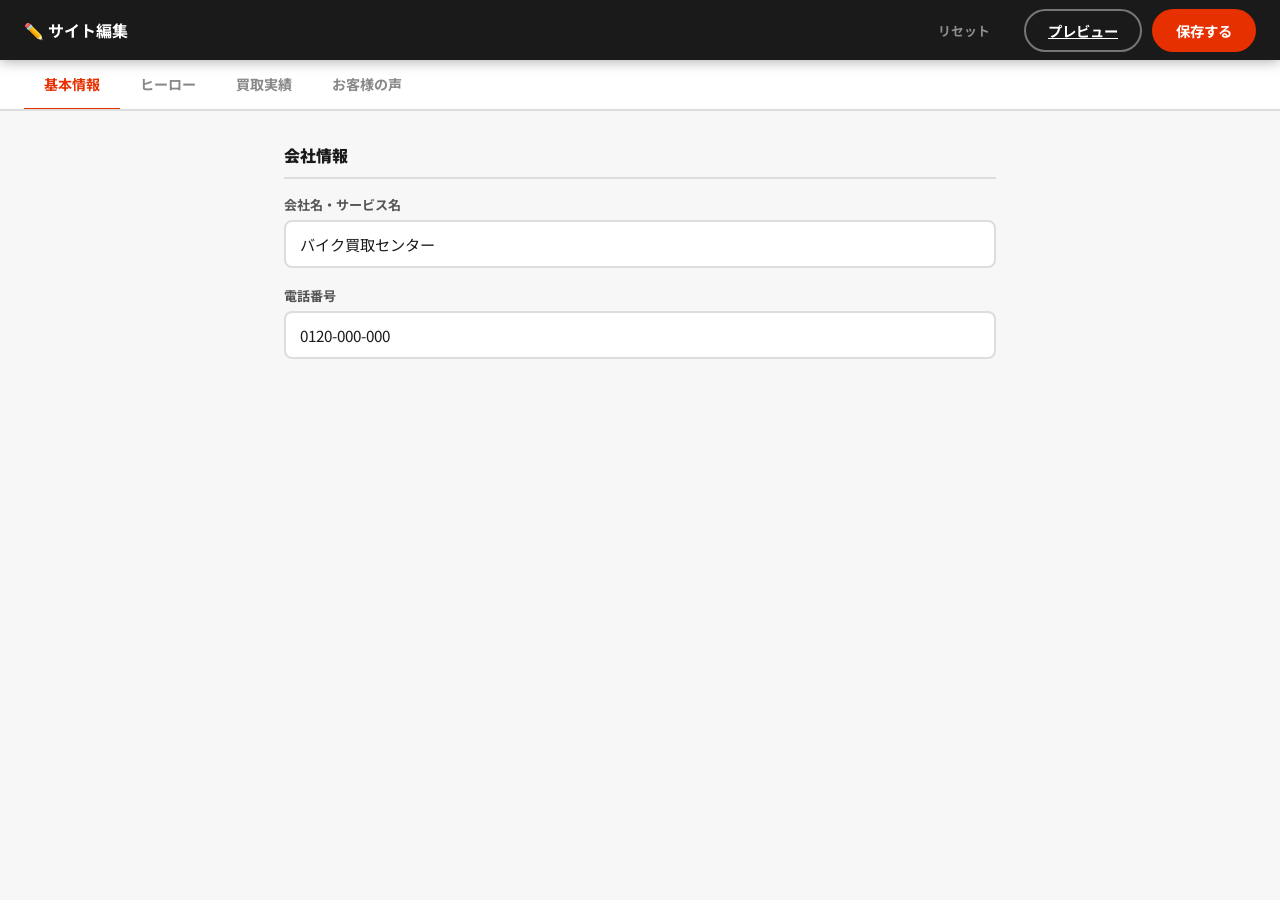
==== admin.html @ e1e860a3 "ノーコード編集機能を追加 管理画面(admin.html)から会社名・電話番号・キャッチコピー・買取実績・レビューを フォーム入力で編集・保存できるようにした。設定はlocalStorageに保存され" ====
<!DOCTYPE html>
<html lang="ja">
<head>
  <meta charset="UTF-8">
  <meta name="viewport" content="width=device-width, initial-scale=1.0">
  <title>サイト編集</title>
  <link rel="preconnect" href="https://fonts.googleapis.com">
  <link href="https://fonts.googleapis.com/css2?family=Noto+Sans+JP:wght@400;500;700;900&display=swap" rel="stylesheet">
  <style>
    *, *::before, *::after { box-sizing: border-box; margin: 0; padding: 0; }
    :root {
      --primary: #e63000;
      --dark: #1a1a1a;
      --gray: #f0f0f0;
      --border: #ddd;
      --font: 'Noto Sans JP', sans-serif;
    }
    body { font-family: var(--font); background: #f7f7f7; color: var(--dark); }

    .top-bar {
      background: var(--dark);
      color: #fff;
      padding: 0 24px;
      height: 60px;
      display: flex;
      align-items: center;
      justify-content: space-between;
      position: sticky;
      top: 0;
      z-index: 100;
      box-shadow: 0 2px 12px rgba(0,0,0,0.3);
    }
    .top-bar__title { font-size: 1rem; font-weight: 700; display: flex; align-items: center; gap: 8px; }
    .top-bar__actions { display: flex; gap: 10px; }

    .btn {
      padding: 9px 22px;
      border-radius: 50px;
      font-family: var(--font);
      font-size: 0.9rem;
      font-weight: 700;
      cursor: pointer;
      border: 2px solid transparent;
      transition: all 0.2s;
    }
    .btn--save { background: var(--primary); color: #fff; border-color: var(--primary); }
    .btn--save:hover { background: #b82400; }
    .btn--preview { background: transparent; color: #fff; border-color: rgba(255,255,255,0.4); }
    .btn--preview:hover { background: rgba(255,255,255,0.1); }
    .btn--reset { background: transparent; color: rgba(255,255,255,0.5); border-color: transparent; font-size: 0.8rem; }
    .btn--reset:hover { color: #fff; }

    .tabs {
      display: flex;
      gap: 0;
      background: #fff;
      border-bottom: 2px solid var(--border);
      padding: 0 24px;
      overflow-x: auto;
    }
    .tab {
      padding: 14px 20px;
      font-size: 0.88rem;
      font-weight: 700;
      color: #888;
      cursor: pointer;
      border-bottom: 3px solid transparent;
      margin-bottom: -2px;
      white-space: nowrap;
      transition: all 0.2s;
    }
    .tab.active { color: var(--primary); border-bottom-color: var(--primary); }
    .tab:hover { color: var(--dark); }

    .content { max-width: 760px; margin: 0 auto; padding: 32px 24px 80px; }

    .panel { display: none; }
    .panel.active { display: block; }

    .section-title {
      font-size: 1rem;
      font-weight: 900;
      color: var(--dark);
      margin: 32px 0 16px;
      padding-bottom: 10px;
      border-bottom: 2px solid var(--border);
    }
    .section-title:first-child { margin-top: 0; }

    .field {
      margin-bottom: 18px;
    }
    .field label {
      display: block;
      font-size: 0.82rem;
      font-weight: 700;
      color: #555;
      margin-bottom: 6px;
    }
    .field input, .field textarea {
      width: 100%;
      padding: 11px 14px;
      border: 2px solid var(--border);
      border-radius: 8px;
      font-family: var(--font);
      font-size: 0.95rem;
      color: var(--dark);
      transition: border-color 0.2s;
      background: #fff;
    }
    .field input:focus, .field textarea:focus {
      outline: none;
      border-color: var(--primary);
    }
    .field textarea { resize: vertical; min-height: 72px; }

    .field-row {
      display: grid;
      grid-template-columns: 1fr 1fr;
      gap: 14px;
    }

    .card-block {
      background: #fff;
      border: 1px solid var(--border);
      border-radius: 10px;
      padding: 20px;
      margin-bottom: 16px;
    }
    .card-block__label {
      font-size: 0.78rem;
      font-weight: 700;
      color: var(--primary);
      text-transform: uppercase;
      letter-spacing: 0.08em;
      margin-bottom: 14px;
    }

    .toast {
      position: fixed;
      bottom: 24px;
      left: 50%;
      transform: translateX(-50%) translateY(20px);
      background: #1a1a1a;
      color: #fff;
      padding: 12px 28px;
      border-radius: 50px;
      font-size: 0.9rem;
      font-weight: 700;
      opacity: 0;
      transition: all 0.3s;
      pointer-events: none;
      z-index: 200;
    }
    .toast.show { opacity: 1; transform: translateX(-50%) translateY(0); }

    @media (max-width: 520px) {
      .field-row { grid-template-columns: 1fr; }
      .top-bar__actions .btn--reset { display: none; }
    }
  </style>
</head>
<body>

<div class="top-bar">
  <div class="top-bar__title">✏️ サイト編集</div>
  <div class="top-bar__actions">
    <button class="btn btn--reset" id="resetBtn">リセット</button>
    <a href="index.html" target="_blank" class="btn btn--preview">プレビュー</a>
    <button class="btn btn--save" id="saveBtn">保存する</button>
  </div>
</div>

<div class="tabs">
  <div class="tab active" data-tab="basic">基本情報</div>
  <div class="tab" data-tab="hero">ヒーロー</div>
  <div class="tab" data-tab="price">買取実績</div>
  <div class="tab" data-tab="review">お客様の声</div>
</div>

<div class="content">

  <!-- 基本情報 -->
  <div class="panel active" id="panel-basic">
    <p class="section-title">会社情報</p>
    <div class="field">
      <label>会社名・サービス名</label>
      <input type="text" data-key="companyName" placeholder="バイク買取センター">
    </div>
    <div class="field">
      <label>電話番号</label>
      <input type="tel" data-key="phone" placeholder="0120-000-000">
    </div>
  </div>

  <!-- ヒーロー -->
  <div class="panel" id="panel-hero">
    <p class="section-title">バッジ・キャッチコピー</p>
    <div class="field">
      <label>バッジテキスト（上部の小さな帯）</label>
      <input type="text" data-key="heroBadge" placeholder="全国対応 ／ 出張査定無料">
    </div>
    <div class="field">
      <label>タイトル 1行目</label>
      <input type="text" data-key="heroLine1" placeholder="あなたのバイクを">
    </div>
    <div class="field-row">
      <div class="field">
        <label>強調ワード（オレンジ色）</label>
        <input type="text" data-key="heroHighlight" placeholder="最高値">
      </div>
      <div class="field">
        <label>タイトル 強調後のテキスト</label>
        <input type="text" data-key="heroLine2" placeholder="で買取します">
      </div>
    </div>
    <div class="field">
      <label>サブテキスト</label>
      <textarea data-key="heroSub" placeholder="国産・外車・不動車・事故車、どんなバイクでもOK！"></textarea>
    </div>

    <p class="section-title">実績数値（3つのスタッツ）</p>
    <div class="card-block">
      <div class="card-block__label">スタッツ 1</div>
      <div class="field-row">
        <div class="field"><label>数値</label><input type="text" data-key="stat1Value" placeholder="15,000台"></div>
        <div class="field"><label>ラベル</label><input type="text" data-key="stat1Label" placeholder="累計買取実績"></div>
      </div>
    </div>
    <div class="card-block">
      <div class="card-block__label">スタッツ 2</div>
      <div class="field-row">
        <div class="field"><label>数値</label><input type="text" data-key="stat2Value" placeholder="4.9 / 5.0"></div>
        <div class="field"><label>ラベル</label><input type="text" data-key="stat2Label" placeholder="顧客満足度"></div>
      </div>
    </div>
    <div class="card-block">
      <div class="card-block__label">スタッツ 3</div>
      <div class="field-row">
        <div class="field"><label>数値</label><input type="text" data-key="stat3Value" placeholder="最短30分"></div>
        <div class="field"><label>ラベル</label><input type="text" data-key="stat3Label" placeholder="で査定完了"></div>
      </div>
    </div>
  </div>

  <!-- 買取実績 -->
  <div class="panel" id="panel-price">
    <p class="section-title">買取実績カード（6件）</p>
    ${[1,2,3,4,5,6].map(i => `
    <div class="card-block">
      <div class="card-block__label">実績 ${i}</div>
      <div class="field-row">
        <div class="field"><label>メーカー</label><input type="text" data-key="price${i}Maker"></div>
        <div class="field"><label>車種名</label><input type="text" data-key="price${i}Name"></div>
      </div>
      <div class="field-row">
        <div class="field"><label>詳細（年式・走行距離など）</label><input type="text" data-key="price${i}Detail"></div>
        <div class="field"><label>買取金額（円）</label><input type="text" data-key="price${i}Amount"></div>
      </div>
    </div>`).join('')}
  </div>

  <!-- お客様の声 -->
  <div class="panel" id="panel-review">
    <p class="section-title">お客様の声（3件）</p>
    ${[1,2,3].map(i => `
    <div class="card-block">
      <div class="card-block__label">レビュー ${i}</div>
      <div class="field">
        <label>レビュー文</label>
        <textarea data-key="review${i}Text"></textarea>
      </div>
      <div class="field-row">
        <div class="field"><label>お客様名</label><input type="text" data-key="review${i}Name"></div>
        <div class="field"><label>バイク車種</label><input type="text" data-key="review${i}Bike"></div>
      </div>
    </div>`).join('')}
  </div>

</div>

<div class="toast" id="toast"></div>

<script>
const DEFAULTS = {
  companyName: 'バイク買取センター',
  phone: '0120-000-000',
  heroBadge: '全国対応 ／ 出張査定無料',
  heroLine1: 'あなたのバイクを',
  heroHighlight: '最高値',
  heroLine2: 'で買取します',
  heroSub: '国産・外車・不動車・事故車、どんなバイクでもOK！即日査定・即日現金払い可能。',
  stat1Value: '15,000台', stat1Label: '累計買取実績',
  stat2Value: '4.9 / 5.0', stat2Label: '顧客満足度',
  stat3Value: '最短30分', stat3Label: 'で査定完了',
  price1Maker: 'Honda',    price1Name: 'CB400SF',       price1Detail: '2020年式 / 走行8,000km',  price1Amount: '580,000',
  price2Maker: 'Yamaha',   price2Name: 'MT-09',          price2Detail: '2022年式 / 走行5,200km',  price2Amount: '920,000',
  price3Maker: 'Kawasaki', price3Name: 'Z900RS',         price3Detail: '2021年式 / 走行12,000km', price3Amount: '850,000',
  price4Maker: 'Suzuki',   price4Name: 'GSX-R1000',      price4Detail: '2019年式 / 走行18,000km', price4Amount: '750,000',
  price5Maker: 'BMW',      price5Name: 'R1250GS',        price5Detail: '2021年式 / 走行9,500km',  price5Amount: '1,450,000',
  price6Maker: 'Honda',    price6Name: 'スーパーカブ110', price6Detail: '2018年式 / 走行22,000km', price6Amount: '95,000',
  review1Text: '「他社より10万円以上高い査定額にびっくり！スタッフの方も感じよく、安心して任せられました。」',
  review1Name: 'T.K さん（40代・男性）', review1Bike: 'Honda CBR600RR',
  review2Text: '「不動車だったので売れないと思っていましたが、快く買い取ってもらえました。引き取りも無料で助かりました！」',
  review2Name: 'M.S さん（30代・女性）', review2Bike: 'Yamaha YZF-R3（不動車）',
  review3Text: '「当日に査定・現金受け取りまで完了。書類手続きも全部やってくれて、本当に楽でした。またお願いしたいです。」',
  review3Name: 'R.Y さん（50代・男性）', review3Bike: 'Kawasaki Ninja H2',
};

function loadConfig() {
  try { return { ...DEFAULTS, ...JSON.parse(localStorage.getItem('bikeConfig') || '{}') }; }
  catch { return { ...DEFAULTS }; }
}

function fillForm(config) {
  document.querySelectorAll('[data-key]').forEach(el => {
    const key = el.dataset.key;
    if (config[key] !== undefined) el.value = config[key];
    else if (DEFAULTS[key] !== undefined) el.placeholder = DEFAULTS[key];
  });
}

function readForm() {
  const data = {};
  document.querySelectorAll('[data-key]').forEach(el => {
    if (el.value.trim()) data[el.dataset.key] = el.value.trim();
  });
  return data;
}

function showToast(msg) {
  const t = document.getElementById('toast');
  t.textContent = msg;
  t.classList.add('show');
  setTimeout(() => t.classList.remove('show'), 2200);
}

// タブ切り替え
document.querySelectorAll('.tab').forEach(tab => {
  tab.addEventListener('click', () => {
    document.querySelectorAll('.tab').forEach(t => t.classList.remove('active'));
    document.querySelectorAll('.panel').forEach(p => p.classList.remove('active'));
    tab.classList.add('active');
    document.getElementById('panel-' + tab.dataset.tab).classList.add('active');
  });
});

// 保存
document.getElementById('saveBtn').addEventListener('click', () => {
  const data = readForm();
  localStorage.setItem('bikeConfig', JSON.stringify(data));
  showToast('✅ 保存しました！');
});

// リセット
document.getElementById('resetBtn').addEventListener('click', () => {
  if (!confirm('すべてデフォルトに戻しますか？')) return;
  localStorage.removeItem('bikeConfig');
  fillForm(DEFAULTS);
  showToast('🔄 リセットしました');
});

fillForm(loadConfig());
</script>
</body>
</html>
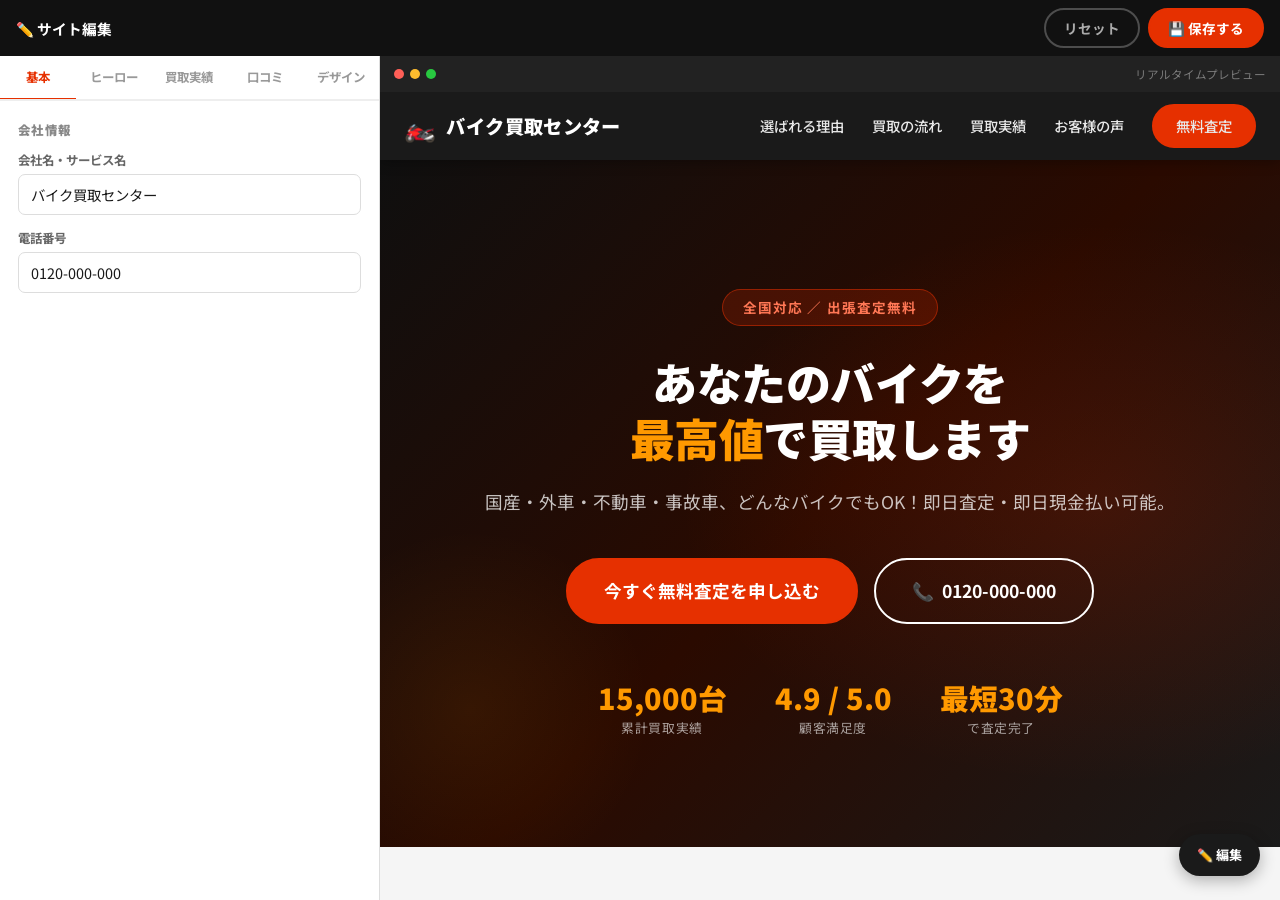
==== commit 19a8b60f: "リアルタイムプレビュー＋デザイン変更機能を追加 管理画面を左右分割レイアウトに刷新し、入力のたびにiframeに即時反映されるよう BroadcastChannelを実装。テーマカラー4種・カスタムカ" ====
--- a/admin.html
+++ b/admin.html
@@ -11,141 +11,226 @@
     :root {
       --primary: #e63000;
       --dark: #1a1a1a;
-      --gray: #f0f0f0;
-      --border: #ddd;
+      --sidebar-w: 380px;
+      --topbar-h: 56px;
       --font: 'Noto Sans JP', sans-serif;
     }
-    body { font-family: var(--font); background: #f7f7f7; color: var(--dark); }
-
-    .top-bar {
-      background: var(--dark);
-      color: #fff;
-      padding: 0 24px;
-      height: 60px;
+    body { font-family: var(--font); background: #f0f0f0; color: var(--dark); height: 100dvh; display: flex; flex-direction: column; overflow: hidden; }
+
+    /* ── Top bar ── */
+    .topbar {
+      height: var(--topbar-h);
+      background: #111;
       display: flex;
       align-items: center;
       justify-content: space-between;
-      position: sticky;
-      top: 0;
-      z-index: 100;
-      box-shadow: 0 2px 12px rgba(0,0,0,0.3);
-    }
-    .top-bar__title { font-size: 1rem; font-weight: 700; display: flex; align-items: center; gap: 8px; }
-    .top-bar__actions { display: flex; gap: 10px; }
+      padding: 0 16px;
+      flex-shrink: 0;
+      gap: 10px;
+    }
+    .topbar__left { display: flex; align-items: center; gap: 12px; }
+    .topbar__title { color: #fff; font-size: 0.92rem; font-weight: 700; white-space: nowrap; }
+    .topbar__right { display: flex; align-items: center; gap: 8px; }
 
     .btn {
-      padding: 9px 22px;
+      padding: 8px 18px;
       border-radius: 50px;
       font-family: var(--font);
-      font-size: 0.9rem;
+      font-size: 0.85rem;
       font-weight: 700;
       cursor: pointer;
       border: 2px solid transparent;
       transition: all 0.2s;
-    }
-    .btn--save { background: var(--primary); color: #fff; border-color: var(--primary); }
-    .btn--save:hover { background: #b82400; }
-    .btn--preview { background: transparent; color: #fff; border-color: rgba(255,255,255,0.4); }
-    .btn--preview:hover { background: rgba(255,255,255,0.1); }
-    .btn--reset { background: transparent; color: rgba(255,255,255,0.5); border-color: transparent; font-size: 0.8rem; }
-    .btn--reset:hover { color: #fff; }
+      white-space: nowrap;
+    }
+    .btn-save { background: var(--primary); color: #fff; border-color: var(--primary); }
+    .btn-save:hover { background: #b82400; }
+    .btn-ghost { background: transparent; color: rgba(255,255,255,0.65); border-color: rgba(255,255,255,0.25); }
+    .btn-ghost:hover { color: #fff; border-color: rgba(255,255,255,0.6); }
+
+    /* ── Workspace ── */
+    .workspace {
+      display: flex;
+      flex: 1;
+      overflow: hidden;
+    }
+
+    /* ── Sidebar ── */
+    .sidebar {
+      width: var(--sidebar-w);
+      flex-shrink: 0;
+      background: #fff;
+      display: flex;
+      flex-direction: column;
+      border-right: 1px solid #ddd;
+      overflow: hidden;
+    }
 
     .tabs {
       display: flex;
-      gap: 0;
-      background: #fff;
-      border-bottom: 2px solid var(--border);
-      padding: 0 24px;
+      border-bottom: 2px solid #eee;
+      flex-shrink: 0;
       overflow-x: auto;
     }
     .tab {
-      padding: 14px 20px;
-      font-size: 0.88rem;
+      flex: 1;
+      padding: 12px 6px;
+      font-size: 0.78rem;
       font-weight: 700;
-      color: #888;
+      color: #999;
+      text-align: center;
       cursor: pointer;
       border-bottom: 3px solid transparent;
       margin-bottom: -2px;
+      transition: all 0.2s;
       white-space: nowrap;
-      transition: all 0.2s;
     }
     .tab.active { color: var(--primary); border-bottom-color: var(--primary); }
-    .tab:hover { color: var(--dark); }
-
-    .content { max-width: 760px; margin: 0 auto; padding: 32px 24px 80px; }
+    .tab:hover { color: #333; }
+
+    .panels { flex: 1; overflow-y: auto; padding: 20px 18px 40px; }
 
     .panel { display: none; }
     .panel.active { display: block; }
 
-    .section-title {
-      font-size: 1rem;
+    .sec-title {
+      font-size: 0.78rem;
       font-weight: 900;
+      color: #888;
+      text-transform: uppercase;
+      letter-spacing: 0.12em;
+      margin: 24px 0 12px;
+    }
+    .sec-title:first-child { margin-top: 0; }
+
+    .field { margin-bottom: 14px; }
+    .field label { display: block; font-size: 0.78rem; font-weight: 700; color: #666; margin-bottom: 5px; }
+    .field input, .field textarea, .field select {
+      width: 100%;
+      padding: 9px 12px;
+      border: 1.5px solid #ddd;
+      border-radius: 7px;
+      font-family: var(--font);
+      font-size: 0.9rem;
       color: var(--dark);
-      margin: 32px 0 16px;
-      padding-bottom: 10px;
-      border-bottom: 2px solid var(--border);
-    }
-    .section-title:first-child { margin-top: 0; }
-
-    .field {
-      margin-bottom: 18px;
-    }
-    .field label {
-      display: block;
-      font-size: 0.82rem;
-      font-weight: 700;
-      color: #555;
-      margin-bottom: 6px;
-    }
-    .field input, .field textarea {
-      width: 100%;
-      padding: 11px 14px;
-      border: 2px solid var(--border);
+      background: #fff;
+      transition: border-color 0.2s;
+    }
+    .field input:focus, .field textarea:focus, .field select:focus { outline: none; border-color: var(--primary); }
+    .field textarea { resize: vertical; min-height: 68px; }
+
+    .row2 { display: grid; grid-template-columns: 1fr 1fr; gap: 10px; }
+
+    .card-block {
+      background: #f8f8f8;
+      border: 1px solid #e8e8e8;
       border-radius: 8px;
-      font-family: var(--font);
-      font-size: 0.95rem;
-      color: var(--dark);
-      transition: border-color 0.2s;
-      background: #fff;
-    }
-    .field input:focus, .field textarea:focus {
-      outline: none;
-      border-color: var(--primary);
-    }
-    .field textarea { resize: vertical; min-height: 72px; }
-
-    .field-row {
-      display: grid;
-      grid-template-columns: 1fr 1fr;
-      gap: 14px;
-    }
-
-    .card-block {
-      background: #fff;
-      border: 1px solid var(--border);
-      border-radius: 10px;
-      padding: 20px;
-      margin-bottom: 16px;
-    }
-    .card-block__label {
+      padding: 14px;
+      margin-bottom: 12px;
+    }
+    .card-block__num {
+      font-size: 0.72rem;
+      font-weight: 900;
+      color: var(--primary);
+      text-transform: uppercase;
+      letter-spacing: 0.1em;
+      margin-bottom: 10px;
+    }
+
+    /* ── Design tab ── */
+    .color-row { display: flex; gap: 10px; align-items: center; margin-bottom: 14px; }
+    .color-row label { font-size: 0.78rem; font-weight: 700; color: #666; min-width: 100px; }
+    .color-row input[type="color"] {
+      width: 44px; height: 36px; border: 1.5px solid #ddd; border-radius: 7px;
+      padding: 2px; cursor: pointer; background: #fff;
+    }
+    .color-preview { flex: 1; height: 36px; border-radius: 7px; border: 1.5px solid #ddd; }
+
+    .theme-presets { display: grid; grid-template-columns: repeat(4, 1fr); gap: 8px; margin-bottom: 20px; }
+    .theme-btn {
+      height: 44px;
+      border-radius: 8px;
+      cursor: pointer;
+      border: 3px solid transparent;
+      transition: all 0.15s;
+      position: relative;
+    }
+    .theme-btn.selected { border-color: #fff; box-shadow: 0 0 0 3px var(--dark); }
+    .theme-btn span { display: none; }
+
+    .layout-options { display: grid; grid-template-columns: 1fr 1fr; gap: 10px; margin-bottom: 14px; }
+    .layout-opt {
+      border: 2px solid #ddd;
+      border-radius: 8px;
+      padding: 12px;
+      cursor: pointer;
+      text-align: center;
       font-size: 0.78rem;
       font-weight: 700;
-      color: var(--primary);
-      text-transform: uppercase;
-      letter-spacing: 0.08em;
-      margin-bottom: 14px;
+      color: #888;
+      transition: all 0.2s;
+    }
+    .layout-opt.selected { border-color: var(--primary); color: var(--primary); background: #fff5f3; }
+    .layout-opt .icon { font-size: 1.6rem; display: block; margin-bottom: 4px; }
+
+    /* ── Preview pane ── */
+    .preview-pane {
+      flex: 1;
+      display: flex;
+      flex-direction: column;
+      overflow: hidden;
+      background: #e0e0e0;
+    }
+    .preview-bar {
+      background: #222;
+      height: 36px;
+      display: flex;
+      align-items: center;
+      padding: 0 14px;
+      gap: 6px;
+      flex-shrink: 0;
+    }
+    .preview-bar__dot { width: 10px; height: 10px; border-radius: 50%; }
+    .preview-bar__label {
+      margin-left: auto;
+      font-size: 0.72rem;
+      color: rgba(255,255,255,0.4);
+    }
+    .preview-frame {
+      flex: 1;
+      border: none;
+      background: #fff;
+    }
+
+    /* ── Mobile ── */
+    .mobile-preview-toggle {
+      display: none;
+      position: fixed;
+      bottom: 20px;
+      right: 20px;
+      z-index: 50;
+      background: var(--dark);
+      color: #fff;
+      padding: 12px 20px;
+      border-radius: 50px;
+      font-size: 0.85rem;
+      font-weight: 700;
+      cursor: pointer;
+      box-shadow: 0 4px 20px rgba(0,0,0,0.3);
+      border: none;
+      font-family: var(--font);
     }
 
     .toast {
       position: fixed;
-      bottom: 24px;
+      bottom: 20px;
       left: 50%;
-      transform: translateX(-50%) translateY(20px);
-      background: #1a1a1a;
+      transform: translateX(-50%) translateY(16px);
+      background: #111;
       color: #fff;
-      padding: 12px 28px;
+      padding: 10px 24px;
       border-radius: 50px;
-      font-size: 0.9rem;
+      font-size: 0.88rem;
       font-weight: 700;
       opacity: 0;
       transition: all 0.3s;
@@ -154,131 +239,167 @@
     }
     .toast.show { opacity: 1; transform: translateX(-50%) translateY(0); }
 
-    @media (max-width: 520px) {
-      .field-row { grid-template-columns: 1fr; }
-      .top-bar__actions .btn--reset { display: none; }
+    @media (max-width: 768px) {
+      :root { --sidebar-w: 100vw; }
+      .preview-pane { display: none; }
+      .preview-pane.show-mobile { display: flex; position: fixed; inset: var(--topbar-h) 0 0 0; z-index: 40; }
+      .mobile-preview-toggle { display: flex; }
     }
   </style>
 </head>
 <body>
 
-<div class="top-bar">
-  <div class="top-bar__title">✏️ サイト編集</div>
-  <div class="top-bar__actions">
-    <button class="btn btn--reset" id="resetBtn">リセット</button>
-    <a href="index.html" target="_blank" class="btn btn--preview">プレビュー</a>
-    <button class="btn btn--save" id="saveBtn">保存する</button>
+<div class="topbar">
+  <div class="topbar__left">
+    <span class="topbar__title">✏️ サイト編集</span>
+  </div>
+  <div class="topbar__right">
+    <button class="btn btn-ghost" id="resetBtn">リセット</button>
+    <button class="btn btn-save" id="saveBtn">💾 保存する</button>
   </div>
 </div>
 
-<div class="tabs">
-  <div class="tab active" data-tab="basic">基本情報</div>
-  <div class="tab" data-tab="hero">ヒーロー</div>
-  <div class="tab" data-tab="price">買取実績</div>
-  <div class="tab" data-tab="review">お客様の声</div>
-</div>
-
-<div class="content">
-
-  <!-- 基本情報 -->
-  <div class="panel active" id="panel-basic">
-    <p class="section-title">会社情報</p>
-    <div class="field">
-      <label>会社名・サービス名</label>
-      <input type="text" data-key="companyName" placeholder="バイク買取センター">
+<div class="workspace">
+  <!-- サイドバー -->
+  <div class="sidebar">
+    <div class="tabs">
+      <div class="tab active" data-tab="basic">基本</div>
+      <div class="tab" data-tab="hero">ヒーロー</div>
+      <div class="tab" data-tab="price">買取実績</div>
+      <div class="tab" data-tab="review">口コミ</div>
+      <div class="tab" data-tab="design">デザイン</div>
     </div>
-    <div class="field">
-      <label>電話番号</label>
-      <input type="tel" data-key="phone" placeholder="0120-000-000">
+
+    <div class="panels">
+
+      <!-- 基本情報 -->
+      <div class="panel active" id="panel-basic">
+        <div class="sec-title">会社情報</div>
+        <div class="field"><label>会社名・サービス名</label><input data-key="companyName" placeholder="バイク買取センター"></div>
+        <div class="field"><label>電話番号</label><input data-key="phone" placeholder="0120-000-000" type="tel"></div>
+      </div>
+
+      <!-- ヒーロー -->
+      <div class="panel" id="panel-hero">
+        <div class="sec-title">バッジ・キャッチコピー</div>
+        <div class="field"><label>バッジ（上部の帯テキスト）</label><input data-key="heroBadge" placeholder="全国対応 ／ 出張査定無料"></div>
+        <div class="field"><label>タイトル 1行目</label><input data-key="heroLine1" placeholder="あなたのバイクを"></div>
+        <div class="row2">
+          <div class="field"><label>強調ワード（色付き）</label><input data-key="heroHighlight" placeholder="最高値"></div>
+          <div class="field"><label>強調ワードの後</label><input data-key="heroLine2" placeholder="で買取します"></div>
+        </div>
+        <div class="field"><label>サブテキスト</label><textarea data-key="heroSub" placeholder="国産・外車・不動車・事故車、どんなバイクでもOK！"></textarea></div>
+
+        <div class="sec-title">実績数値</div>
+        <div class="card-block">
+          <div class="card-block__num">スタッツ 1</div>
+          <div class="row2">
+            <div class="field"><label>数値</label><input data-key="stat1Value" placeholder="15,000台"></div>
+            <div class="field"><label>ラベル</label><input data-key="stat1Label" placeholder="累計買取実績"></div>
+          </div>
+        </div>
+        <div class="card-block">
+          <div class="card-block__num">スタッツ 2</div>
+          <div class="row2">
+            <div class="field"><label>数値</label><input data-key="stat2Value" placeholder="4.9 / 5.0"></div>
+            <div class="field"><label>ラベル</label><input data-key="stat2Label" placeholder="顧客満足度"></div>
+          </div>
+        </div>
+        <div class="card-block">
+          <div class="card-block__num">スタッツ 3</div>
+          <div class="row2">
+            <div class="field"><label>数値</label><input data-key="stat3Value" placeholder="最短30分"></div>
+            <div class="field"><label>ラベル</label><input data-key="stat3Label" placeholder="で査定完了"></div>
+          </div>
+        </div>
+      </div>
+
+      <!-- 買取実績 -->
+      <div class="panel" id="panel-price">
+        <div class="sec-title">買取実績カード（6件）</div>
+        ${[1,2,3,4,5,6].map(i => `
+        <div class="card-block">
+          <div class="card-block__num">実績 ${i}</div>
+          <div class="row2">
+            <div class="field"><label>メーカー</label><input data-key="price${i}Maker"></div>
+            <div class="field"><label>車種名</label><input data-key="price${i}Name"></div>
+          </div>
+          <div class="row2">
+            <div class="field"><label>詳細</label><input data-key="price${i}Detail" placeholder="年式・走行距離など"></div>
+            <div class="field"><label>買取金額（円）</label><input data-key="price${i}Amount"></div>
+          </div>
+        </div>`).join('')}
+      </div>
+
+      <!-- 口コミ -->
+      <div class="panel" id="panel-review">
+        <div class="sec-title">お客様の声（3件）</div>
+        ${[1,2,3].map(i => `
+        <div class="card-block">
+          <div class="card-block__num">レビュー ${i}</div>
+          <div class="field"><label>レビュー文</label><textarea data-key="review${i}Text"></textarea></div>
+          <div class="row2">
+            <div class="field"><label>お客様名</label><input data-key="review${i}Name"></div>
+            <div class="field"><label>バイク車種</label><input data-key="review${i}Bike"></div>
+          </div>
+        </div>`).join('')}
+      </div>
+
+      <!-- デザイン -->
+      <div class="panel" id="panel-design">
+        <div class="sec-title">テーマカラー</div>
+        <div class="theme-presets" id="themePresets">
+          <button class="theme-btn selected" data-theme="red" style="background:linear-gradient(135deg,#e63000,#ff4d1f)" title="レッド"></button>
+          <button class="theme-btn" data-theme="blue" style="background:linear-gradient(135deg,#1a6fe6,#3d9bff)" title="ブルー"></button>
+          <button class="theme-btn" data-theme="green" style="background:linear-gradient(135deg,#0d7a4e,#1db973)" title="グリーン"></button>
+          <button class="theme-btn" data-theme="purple" style="background:linear-gradient(135deg,#6b21e6,#a855f7)" title="パープル"></button>
+        </div>
+
+        <div class="sec-title">カスタムカラー</div>
+        <div class="color-row">
+          <label>メインカラー</label>
+          <input type="color" data-key="colorPrimary" value="#e63000">
+          <div class="color-preview" id="previewPrimary" style="background:#e63000"></div>
+        </div>
+        <div class="color-row">
+          <label>アクセントカラー</label>
+          <input type="color" data-key="colorAccent" value="#ff9900">
+          <div class="color-preview" id="previewAccent" style="background:#ff9900"></div>
+        </div>
+
+        <div class="sec-title">ヒーロー背景</div>
+        <div class="layout-options" id="heroBgOptions">
+          <div class="layout-opt selected" data-bg="dark">
+            <span class="icon">🌑</span>ダーク
+          </div>
+          <div class="layout-opt" data-bg="navy">
+            <span class="icon">🌊</span>ネイビー
+          </div>
+          <div class="layout-opt" data-bg="forest">
+            <span class="icon">🌲</span>フォレスト
+          </div>
+          <div class="layout-opt" data-bg="midnight">
+            <span class="icon">🌌</span>ミッドナイト
+          </div>
+        </div>
+      </div>
+
     </div>
   </div>
 
-  <!-- ヒーロー -->
-  <div class="panel" id="panel-hero">
-    <p class="section-title">バッジ・キャッチコピー</p>
-    <div class="field">
-      <label>バッジテキスト（上部の小さな帯）</label>
-      <input type="text" data-key="heroBadge" placeholder="全国対応 ／ 出張査定無料">
+  <!-- プレビュー -->
+  <div class="preview-pane" id="previewPane">
+    <div class="preview-bar">
+      <div class="preview-bar__dot" style="background:#ff5f57"></div>
+      <div class="preview-bar__dot" style="background:#febc2e"></div>
+      <div class="preview-bar__dot" style="background:#28c840"></div>
+      <span class="preview-bar__label">リアルタイムプレビュー</span>
     </div>
-    <div class="field">
-      <label>タイトル 1行目</label>
-      <input type="text" data-key="heroLine1" placeholder="あなたのバイクを">
-    </div>
-    <div class="field-row">
-      <div class="field">
-        <label>強調ワード（オレンジ色）</label>
-        <input type="text" data-key="heroHighlight" placeholder="最高値">
-      </div>
-      <div class="field">
-        <label>タイトル 強調後のテキスト</label>
-        <input type="text" data-key="heroLine2" placeholder="で買取します">
-      </div>
-    </div>
-    <div class="field">
-      <label>サブテキスト</label>
-      <textarea data-key="heroSub" placeholder="国産・外車・不動車・事故車、どんなバイクでもOK！"></textarea>
-    </div>
-
-    <p class="section-title">実績数値（3つのスタッツ）</p>
-    <div class="card-block">
-      <div class="card-block__label">スタッツ 1</div>
-      <div class="field-row">
-        <div class="field"><label>数値</label><input type="text" data-key="stat1Value" placeholder="15,000台"></div>
-        <div class="field"><label>ラベル</label><input type="text" data-key="stat1Label" placeholder="累計買取実績"></div>
-      </div>
-    </div>
-    <div class="card-block">
-      <div class="card-block__label">スタッツ 2</div>
-      <div class="field-row">
-        <div class="field"><label>数値</label><input type="text" data-key="stat2Value" placeholder="4.9 / 5.0"></div>
-        <div class="field"><label>ラベル</label><input type="text" data-key="stat2Label" placeholder="顧客満足度"></div>
-      </div>
-    </div>
-    <div class="card-block">
-      <div class="card-block__label">スタッツ 3</div>
-      <div class="field-row">
-        <div class="field"><label>数値</label><input type="text" data-key="stat3Value" placeholder="最短30分"></div>
-        <div class="field"><label>ラベル</label><input type="text" data-key="stat3Label" placeholder="で査定完了"></div>
-      </div>
-    </div>
+    <iframe class="preview-frame" id="previewFrame" src="index.html"></iframe>
   </div>
-
-  <!-- 買取実績 -->
-  <div class="panel" id="panel-price">
-    <p class="section-title">買取実績カード（6件）</p>
-    ${[1,2,3,4,5,6].map(i => `
-    <div class="card-block">
-      <div class="card-block__label">実績 ${i}</div>
-      <div class="field-row">
-        <div class="field"><label>メーカー</label><input type="text" data-key="price${i}Maker"></div>
-        <div class="field"><label>車種名</label><input type="text" data-key="price${i}Name"></div>
-      </div>
-      <div class="field-row">
-        <div class="field"><label>詳細（年式・走行距離など）</label><input type="text" data-key="price${i}Detail"></div>
-        <div class="field"><label>買取金額（円）</label><input type="text" data-key="price${i}Amount"></div>
-      </div>
-    </div>`).join('')}
-  </div>
-
-  <!-- お客様の声 -->
-  <div class="panel" id="panel-review">
-    <p class="section-title">お客様の声（3件）</p>
-    ${[1,2,3].map(i => `
-    <div class="card-block">
-      <div class="card-block__label">レビュー ${i}</div>
-      <div class="field">
-        <label>レビュー文</label>
-        <textarea data-key="review${i}Text"></textarea>
-      </div>
-      <div class="field-row">
-        <div class="field"><label>お客様名</label><input type="text" data-key="review${i}Name"></div>
-        <div class="field"><label>バイク車種</label><input type="text" data-key="review${i}Bike"></div>
-      </div>
-    </div>`).join('')}
-  </div>
-
 </div>
 
+<button class="mobile-preview-toggle" id="mobileToggle">👁️ プレビュー</button>
 <div class="toast" id="toast"></div>
 
 <script>
@@ -293,46 +414,86 @@
   stat1Value: '15,000台', stat1Label: '累計買取実績',
   stat2Value: '4.9 / 5.0', stat2Label: '顧客満足度',
   stat3Value: '最短30分', stat3Label: 'で査定完了',
-  price1Maker: 'Honda',    price1Name: 'CB400SF',       price1Detail: '2020年式 / 走行8,000km',  price1Amount: '580,000',
-  price2Maker: 'Yamaha',   price2Name: 'MT-09',          price2Detail: '2022年式 / 走行5,200km',  price2Amount: '920,000',
-  price3Maker: 'Kawasaki', price3Name: 'Z900RS',         price3Detail: '2021年式 / 走行12,000km', price3Amount: '850,000',
-  price4Maker: 'Suzuki',   price4Name: 'GSX-R1000',      price4Detail: '2019年式 / 走行18,000km', price4Amount: '750,000',
-  price5Maker: 'BMW',      price5Name: 'R1250GS',        price5Detail: '2021年式 / 走行9,500km',  price5Amount: '1,450,000',
-  price6Maker: 'Honda',    price6Name: 'スーパーカブ110', price6Detail: '2018年式 / 走行22,000km', price6Amount: '95,000',
+  price1Maker: 'Honda',    price1Name: 'CB400SF',        price1Detail: '2020年式 / 走行8,000km',  price1Amount: '580,000',
+  price2Maker: 'Yamaha',   price2Name: 'MT-09',           price2Detail: '2022年式 / 走行5,200km',  price2Amount: '920,000',
+  price3Maker: 'Kawasaki', price3Name: 'Z900RS',          price3Detail: '2021年式 / 走行12,000km', price3Amount: '850,000',
+  price4Maker: 'Suzuki',   price4Name: 'GSX-R1000',       price4Detail: '2019年式 / 走行18,000km', price4Amount: '750,000',
+  price5Maker: 'BMW',      price5Name: 'R1250GS',         price5Detail: '2021年式 / 走行9,500km',  price5Amount: '1,450,000',
+  price6Maker: 'Honda',    price6Name: 'スーパーカブ110',  price6Detail: '2018年式 / 走行22,000km', price6Amount: '95,000',
   review1Text: '「他社より10万円以上高い査定額にびっくり！スタッフの方も感じよく、安心して任せられました。」',
   review1Name: 'T.K さん（40代・男性）', review1Bike: 'Honda CBR600RR',
   review2Text: '「不動車だったので売れないと思っていましたが、快く買い取ってもらえました。引き取りも無料で助かりました！」',
   review2Name: 'M.S さん（30代・女性）', review2Bike: 'Yamaha YZF-R3（不動車）',
   review3Text: '「当日に査定・現金受け取りまで完了。書類手続きも全部やってくれて、本当に楽でした。またお願いしたいです。」',
   review3Name: 'R.Y さん（50代・男性）', review3Bike: 'Kawasaki Ninja H2',
+  colorPrimary: '#e63000',
+  colorAccent: '#ff9900',
+  heroBg: 'dark',
+  colorTheme: 'red',
 };
+
+const THEMES = {
+  red:    { colorPrimary: '#e63000', colorAccent: '#ff9900' },
+  blue:   { colorPrimary: '#1a6fe6', colorAccent: '#38bdf8' },
+  green:  { colorPrimary: '#0d7a4e', colorAccent: '#34d399' },
+  purple: { colorPrimary: '#6b21e6', colorAccent: '#c084fc' },
+};
+
+const HERO_BG = {
+  dark:     'linear-gradient(135deg, #0f0f0f 0%, #2a0a00 50%, #1a1a1a 100%)',
+  navy:     'linear-gradient(135deg, #0a0f2a 0%, #0d1f5c 50%, #0a1a40 100%)',
+  forest:   'linear-gradient(135deg, #071a0e 0%, #0d3320 50%, #0a1a10 100%)',
+  midnight: 'linear-gradient(135deg, #050510 0%, #1a0a3a 50%, #100520 100%)',
+};
+
+const channel = new BroadcastChannel('bikeConfig');
 
 function loadConfig() {
   try { return { ...DEFAULTS, ...JSON.parse(localStorage.getItem('bikeConfig') || '{}') }; }
   catch { return { ...DEFAULTS }; }
 }
 
-function fillForm(config) {
-  document.querySelectorAll('[data-key]').forEach(el => {
-    const key = el.dataset.key;
-    if (config[key] !== undefined) el.value = config[key];
-    else if (DEFAULTS[key] !== undefined) el.placeholder = DEFAULTS[key];
-  });
-}
-
 function readForm() {
   const data = {};
   document.querySelectorAll('[data-key]').forEach(el => {
-    if (el.value.trim()) data[el.dataset.key] = el.value.trim();
+    const v = el.value.trim();
+    if (v) data[el.dataset.key] = v;
   });
   return data;
+}
+
+function fillForm(cfg) {
+  document.querySelectorAll('[data-key]').forEach(el => {
+    const key = el.dataset.key;
+    if (cfg[key] !== undefined) {
+      el.value = cfg[key];
+      if (el.type === 'color') {
+        if (key === 'colorPrimary') document.getElementById('previewPrimary').style.background = cfg[key];
+        if (key === 'colorAccent') document.getElementById('previewAccent').style.background = cfg[key];
+      }
+    }
+  });
+  // sync theme preset selection
+  document.querySelectorAll('.theme-btn').forEach(b => {
+    b.classList.toggle('selected', b.dataset.theme === (cfg.colorTheme || 'red'));
+  });
+  // sync bg selection
+  document.querySelectorAll('.layout-opt').forEach(o => {
+    o.classList.toggle('selected', o.dataset.bg === (cfg.heroBg || 'dark'));
+  });
+}
+
+function broadcast() {
+  const cfg = { ...DEFAULTS, ...readForm() };
+  localStorage.setItem('bikeConfig', JSON.stringify(cfg));
+  channel.postMessage({ type: 'update', config: cfg });
 }
 
 function showToast(msg) {
   const t = document.getElementById('toast');
   t.textContent = msg;
   t.classList.add('show');
-  setTimeout(() => t.classList.remove('show'), 2200);
+  setTimeout(() => t.classList.remove('show'), 2000);
 }
 
 // タブ切り替え
@@ -345,10 +506,50 @@
   });
 });
 
+// リアルタイム更新
+document.querySelectorAll('[data-key]').forEach(el => {
+  el.addEventListener('input', () => {
+    if (el.type === 'color') {
+      if (el.dataset.key === 'colorPrimary') document.getElementById('previewPrimary').style.background = el.value;
+      if (el.dataset.key === 'colorAccent')  document.getElementById('previewAccent').style.background = el.value;
+      // clear theme preset selection on custom color
+      document.querySelectorAll('.theme-btn').forEach(b => b.classList.remove('selected'));
+    }
+    broadcast();
+  });
+});
+
+// テーマプリセット
+document.querySelectorAll('.theme-btn').forEach(btn => {
+  btn.addEventListener('click', () => {
+    document.querySelectorAll('.theme-btn').forEach(b => b.classList.remove('selected'));
+    btn.classList.add('selected');
+    const theme = THEMES[btn.dataset.theme];
+    document.querySelector('[data-key="colorPrimary"]').value = theme.colorPrimary;
+    document.querySelector('[data-key="colorAccent"]').value = theme.colorAccent;
+    document.getElementById('previewPrimary').style.background = theme.colorPrimary;
+    document.getElementById('previewAccent').style.background = theme.colorAccent;
+    // store theme name in a hidden input
+    const hidden = document.getElementById('hiddenTheme');
+    if (hidden) hidden.value = btn.dataset.theme;
+    broadcast();
+  });
+});
+
+// ヒーロー背景
+document.querySelectorAll('.layout-opt').forEach(opt => {
+  opt.addEventListener('click', () => {
+    document.querySelectorAll('.layout-opt').forEach(o => o.classList.remove('selected'));
+    opt.classList.add('selected');
+    const hidden = document.getElementById('hiddenHeroBg');
+    if (hidden) hidden.value = opt.dataset.bg;
+    broadcast();
+  });
+});
+
 // 保存
 document.getElementById('saveBtn').addEventListener('click', () => {
-  const data = readForm();
-  localStorage.setItem('bikeConfig', JSON.stringify(data));
+  broadcast();
   showToast('✅ 保存しました！');
 });
 
@@ -357,10 +558,29 @@
   if (!confirm('すべてデフォルトに戻しますか？')) return;
   localStorage.removeItem('bikeConfig');
   fillForm(DEFAULTS);
+  broadcast();
   showToast('🔄 リセットしました');
 });
 
-fillForm(loadConfig());
+// モバイルプレビュートグル
+document.getElementById('mobileToggle').addEventListener('click', () => {
+  const pane = document.getElementById('previewPane');
+  const isShowing = pane.classList.toggle('show-mobile');
+  document.getElementById('mobileToggle').textContent = isShowing ? '✏️ 編集に戻る' : '👁️ プレビュー';
+});
+
+// 初期化
+const cfg = loadConfig();
+fillForm(cfg);
+
+// iframeロード後に初期configを送信
+document.getElementById('previewFrame').addEventListener('load', () => {
+  setTimeout(broadcast, 100);
+});
 </script>
+
+<!-- 隠し入力（テーマ・背景） -->
+<input type="hidden" id="hiddenTheme" data-key="colorTheme" value="red">
+<input type="hidden" id="hiddenHeroBg" data-key="heroBg" value="dark">
 </body>
 </html>
